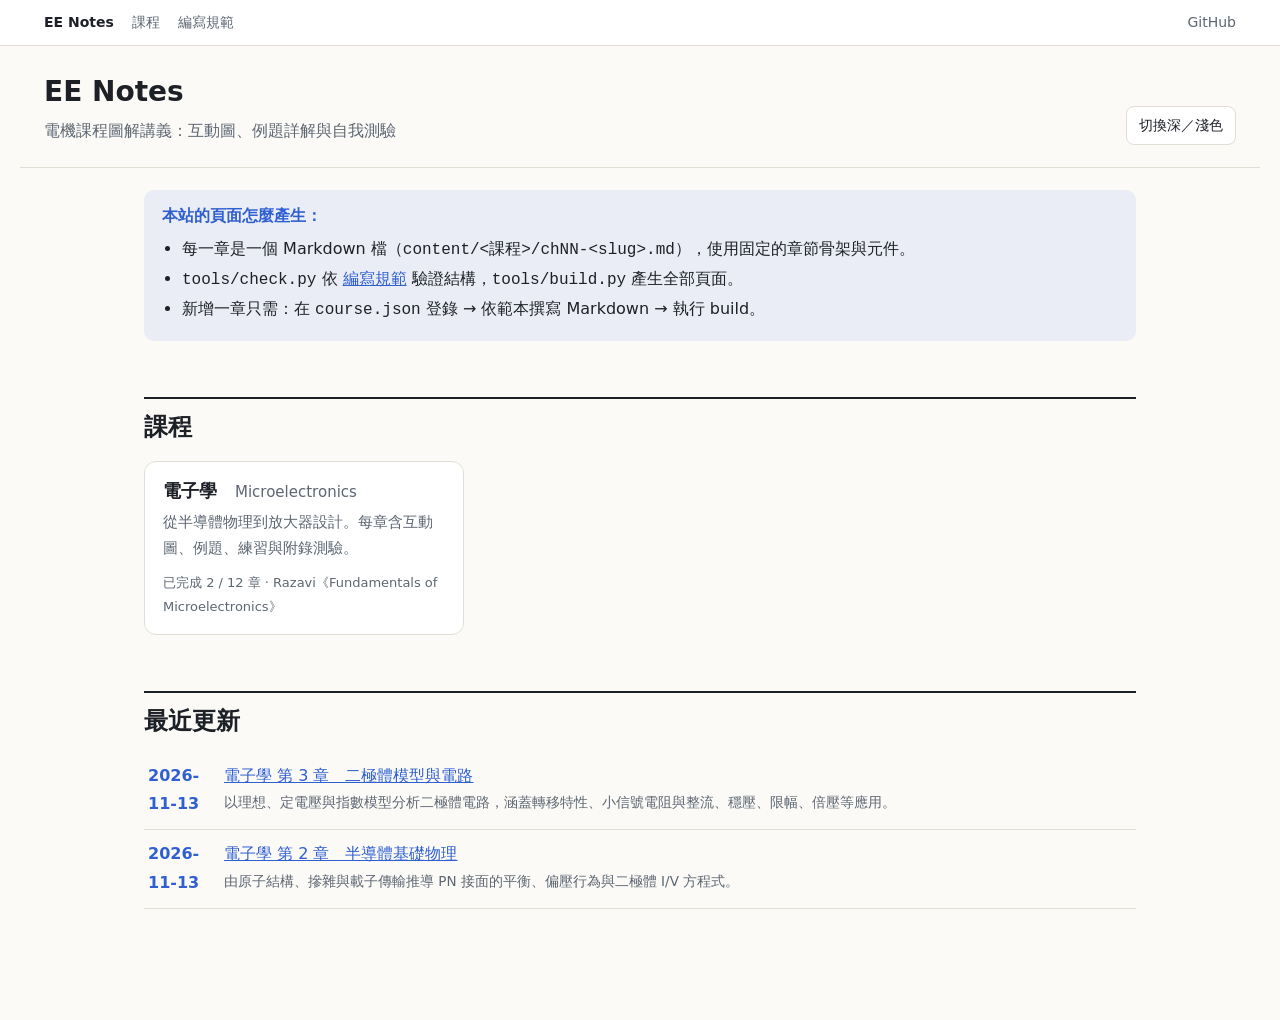
==== docs/index.html @ 34e515cd "Set up EE Notes: AGENTS.md rules, checker, builder, Ch.2-3 Co-Authored-By: Claude Opus 5.5 <noreply@" ====
<!doctype html>
<html lang="zh-Hant">
<head>
<meta charset="utf-8">
<meta name="viewport" content="width=device-width, initial-scale=1">
<title>EE Notes</title>
<meta name="description" content="電機課程圖解講義：互動圖、例題詳解與自我測驗">
<link rel="stylesheet" href="assets/css/notes.css">
</head>
<body>
<svg width="0" height="0" style="position:absolute" aria-hidden="true">
  <defs>
    <marker id="a-fg" viewBox="0 0 10 10" refX="8.5" refY="5" markerWidth="7" markerHeight="7" orient="auto-start-reverse"><path d="M0,0 L10,5 L0,10 z" class="mk-fg"/></marker>
    <marker id="a-e" viewBox="0 0 10 10" refX="8.5" refY="5" markerWidth="6" markerHeight="6" orient="auto-start-reverse"><path d="M0,0 L10,5 L0,10 z" class="mk-e"/></marker>
    <marker id="a-h" viewBox="0 0 10 10" refX="8.5" refY="5" markerWidth="6" markerHeight="6" orient="auto-start-reverse"><path d="M0,0 L10,5 L0,10 z" class="mk-h"/></marker>
    <marker id="a-acc" viewBox="0 0 10 10" refX="8.5" refY="5" markerWidth="5" markerHeight="5" orient="auto-start-reverse"><path d="M0,0 L10,5 L0,10 z" class="mk-acc"/></marker>
    <marker id="a-mu" viewBox="0 0 10 10" refX="8.5" refY="5" markerWidth="6" markerHeight="6" orient="auto-start-reverse"><path d="M0,0 L10,5 L0,10 z" class="mk-mu"/></marker>
    <marker id="a-pos" viewBox="0 0 10 10" refX="8.5" refY="5" markerWidth="6" markerHeight="6" orient="auto-start-reverse"><path d="M0,0 L10,5 L0,10 z" class="mk-pos"/></marker>
    <marker id="a-neg" viewBox="0 0 10 10" refX="8.5" refY="5" markerWidth="6" markerHeight="6" orient="auto-start-reverse"><path d="M0,0 L10,5 L0,10 z" class="mk-neg"/></marker>
  </defs>
</svg>

<div class="sitebar"><div class="in">
  <a class="brand" href="index.html">EE Notes</a>
  <a href="index.html#courses">課程</a>
  <a href="guide.html">編寫規範</a>
  <span class="sp"></span>
  <a href="https://github.com/">GitHub</a>
</div></div>
<header class="top">
  <div>
    <h1>EE Notes</h1>
    <p>電機課程圖解講義：互動圖、例題詳解與自我測驗</p>
  </div>
  <button id="themeBtn" type="button">切換深／淺色</button>
</header>
<div class="page">
<div class="goal"><b>本站的頁面怎麼產生：</b>
<ul>
  <li>每一章是一個 Markdown 檔（<code>content/&lt;課程&gt;/chNN-&lt;slug&gt;.md</code>），使用固定的章節骨架與元件。</li>
  <li><code>tools/check.py</code> 依 <a href="guide.html">編寫規範</a> 驗證結構，<code>tools/build.py</code> 產生全部頁面。</li>
  <li>新增一章只需：在 <code>course.json</code> 登錄 → 依範本撰寫 Markdown → 執行 build。</li>
</ul></div>
<h2 id="courses">課程</h2>
<div class="cards">
<a class="card" href="electronics/index.html">
  <h3>電子學　<small style="color:var(--muted);font-weight:400">Microelectronics</small></h3>
  <p>從半導體物理到放大器設計。每章含互動圖、例題、練習與附錄測驗。</p>
  <div class="meta">已完成 2 / 12 章 · Razavi《Fundamentals of Microelectronics》</div>
</a>
</div>
<h2>最近更新</h2>
<ol class="chlist">
<li><span class="n">2026-11-13</span><span><a href="electronics/ch03.html">電子學 第 3 章　二極體模型與電路</a><span class="en">以理想、定電壓與指數模型分析二極體電路，涵蓋轉移特性、小信號電阻與整流、穩壓、限幅、倍壓等應用。</span></span></li>
<li><span class="n">2026-11-13</span><span><a href="electronics/ch02.html">電子學 第 2 章　半導體基礎物理</a><span class="en">由原子結構、摻雜與載子傳輸推導 PN 接面的平衡、偏壓行為與二極體 I/V 方程式。</span></span></li>
</ol>
</div>
<script src="assets/js/core.js"></script>
<script src="assets/js/theme.js"></script>
</body>
</html>
---- docs/assets/css/notes.css ----
/* notes.css — 全站唯一樣式表。章節頁元件（.box/.goal/.flow/.practice/.fig…）與首頁、課程頁共用同一組色彩變數。 */

:root{
  --bg:#fbfaf7;--fg:#1d2127;--muted:#5d6672;--card:#ffffff;--border:#e2ded5;
  --accent:#2f5fd0;--accent-soft:rgba(47,95,208,.08);
  --e:#2563eb;--h:#d0342c;--pos:#c47a0a;--neg:#7c3aed;
  --ptint:rgba(208,52,44,.08);--ntint:rgba(37,99,235,.08);--dep:rgba(120,120,120,.18);
  --atom:#ece7dc;--atomstroke:#9a917f;--don:#fde7c7;--acc:#e9ddff;
  --warn:#b45309;--warn-soft:rgba(180,83,9,.08);--ok:#15803d;--ok-soft:rgba(21,128,61,.08);
}
@media (prefers-color-scheme: dark){
  :root:not([data-theme="light"]){
    --bg:#15171c;--fg:#e5e7eb;--muted:#9aa3ad;--card:#1e2128;--border:#343842;
    --accent:#7ea4ff;--accent-soft:rgba(126,164,255,.10);
    --e:#60a5fa;--h:#f87171;--pos:#fbbf24;--neg:#b197fc;
    --ptint:rgba(248,113,113,.10);--ntint:rgba(96,165,250,.10);--dep:rgba(200,200,200,.12);
    --atom:#2c3039;--atomstroke:#7d8592;--don:#4a3714;--acc:#33284d;
    --warn:#f59e0b;--warn-soft:rgba(245,158,11,.10);--ok:#4ade80;--ok-soft:rgba(74,222,128,.08);
  }
}
:root[data-theme="dark"]{
  --bg:#15171c;--fg:#e5e7eb;--muted:#9aa3ad;--card:#1e2128;--border:#343842;
  --accent:#7ea4ff;--accent-soft:rgba(126,164,255,.10);
  --e:#60a5fa;--h:#f87171;--pos:#fbbf24;--neg:#b197fc;
  --ptint:rgba(248,113,113,.10);--ntint:rgba(96,165,250,.10);--dep:rgba(200,200,200,.12);
  --atom:#2c3039;--atomstroke:#7d8592;--don:#4a3714;--acc:#33284d;
  --warn:#f59e0b;--warn-soft:rgba(245,158,11,.10);--ok:#4ade80;--ok-soft:rgba(74,222,128,.08);
}
*{box-sizing:border-box}
html{scroll-behavior:smooth}
body{margin:0;background:var(--bg);color:var(--fg);
  font-family:"Noto Sans TC","PingFang TC","Microsoft JhengHei","Heiti TC",system-ui,sans-serif;
  line-height:1.8;font-size:16px;counter-reset:fig}
a{color:var(--accent)}
header.top{border-bottom:1px solid var(--border);padding:28px 24px 22px;max-width:1240px;margin:0 auto;display:flex;gap:16px;align-items:flex-end;justify-content:space-between;flex-wrap:wrap}
header.top h1{margin:0;font-size:28px;line-height:1.3}
header.top p{margin:6px 0 0;color:var(--muted)}
#themeBtn{background:var(--card);color:var(--fg);border:1px solid var(--border);border-radius:8px;padding:6px 12px;cursor:pointer;font:inherit;font-size:14px}
.layout{display:grid;grid-template-columns:240px minmax(0,1fr);max-width:1240px;margin:0 auto;gap:40px;padding:0 24px}
nav.toc{position:sticky;top:0;align-self:start;max-height:100vh;overflow:auto;padding:24px 0 40px;font-size:14px;line-height:1.6}
nav.toc summary{font-weight:700;cursor:pointer;margin-bottom:8px}
nav.toc ol{list-style:none;padding:0;margin:0}
nav.toc li{margin:2px 0}
nav.toc ol ol{padding-left:14px}
nav.toc a{color:var(--muted);text-decoration:none;display:block;padding:2px 6px;border-radius:5px}
nav.toc a:hover,nav.toc a.active{color:var(--fg);background:var(--accent-soft)}
main{min-width:0;max-width:880px;padding:8px 0 100px}
h2{font-size:24px;margin:56px 0 12px;padding-top:12px;border-top:2px solid var(--fg);line-height:1.35}
h2 .no{color:var(--accent);margin-right:10px}
h3{font-size:19px;margin:36px 0 8px;line-height:1.4}
h4{font-size:16px;margin:22px 0 4px}
p{margin:10px 0}
.goal{background:var(--accent-soft);border-radius:10px;padding:12px 18px;margin:14px 0}
.goal b{color:var(--accent)}
.goal ul{margin:4px 0;padding-left:20px}
.box{border:1px solid var(--border);border-left:4px solid var(--accent);background:var(--card);border-radius:8px;padding:12px 18px;margin:18px 0}
.box>.tag{display:inline-block;font-size:13px;font-weight:700;color:var(--accent);margin-bottom:2px}
.box.ex{border-left-color:var(--ok)}.box.ex>.tag{color:var(--ok)}
.box.warn{border-left-color:var(--warn);background:var(--warn-soft)}.box.warn>.tag{color:var(--warn)}
.box.note{border-left-color:var(--muted)}.box.note>.tag{color:var(--muted)}
.box ol,.box ul{padding-left:22px;margin:6px 0}
.eq{display:block;text-align:center;margin:14px 0;padding:12px 10px;background:var(--card);border:1px solid var(--border);border-radius:8px;
  font-family:"Cambria Math","STIX Two Math","Latin Modern Math","Times New Roman",serif;font-size:19px;line-height:2;overflow-x:auto;white-space:nowrap}
.eq.key{border:2px solid var(--accent)}
.eq .cm{font-family:"Noto Sans TC","PingFang TC","Microsoft JhengHei",sans-serif;font-size:14px;color:var(--muted);margin-left:12px}
.m{font-family:"Cambria Math","STIX Two Math","Times New Roman",serif;font-size:1.08em}
main{overflow-wrap:anywhere}
.frac{display:inline-flex;flex-direction:column;vertical-align:middle;text-align:center;margin:0 .15em;line-height:1.25}
.frac>span{padding:0 .3em}
.frac>span:first-child{border-bottom:1.3px solid currentColor}
.rad{border-top:1.3px solid currentColor;padding:0 .15em;margin-left:-.05em}
.pr{font-size:1.7em;vertical-align:-.2em;font-weight:200}
table{border-collapse:collapse;width:100%;margin:14px 0;font-size:15px}
th,td{border:1px solid var(--border);padding:6px 10px;text-align:left;vertical-align:top}
th{background:var(--accent-soft)}
.tbl{overflow-x:auto}
figure.fig{margin:22px 0;padding:14px;background:var(--card);border:1px solid var(--border);border-radius:10px}
figure.fig svg{display:block;width:100%;height:auto;max-width:700px;margin:0 auto;font-size:13px}
figure.fig svg.sm{max-width:340px}
figure.fig svg.md{max-width:520px}
figcaption{counter-increment:fig;font-size:14px;color:var(--muted);margin-top:10px;line-height:1.6}
.grid2{display:grid;grid-template-columns:1fr 1fr;gap:14px;align-items:start}
@media (max-width:720px){.grid2{grid-template-columns:1fr}}
.ctrl{display:flex;flex-wrap:wrap;gap:10px 18px;align-items:center;margin:4px 0 10px;font-size:14px}
.ctrl label{display:flex;align-items:center;gap:8px;flex-wrap:wrap}
.ctrl input[type=range]{width:220px;max-width:60vw;accent-color:var(--accent)}
.ctrl output{font-family:ui-monospace,Menlo,Consolas,monospace;font-weight:700}
.seg{display:inline-flex;border:1px solid var(--border);border-radius:7px;overflow:hidden}
.seg button{border:0;background:transparent;color:var(--fg);padding:4px 12px;font:inherit;font-size:14px;cursor:pointer}
.seg button.on{background:var(--accent);color:#fff}
.readout{display:grid;grid-template-columns:repeat(auto-fit,minmax(150px,1fr));gap:6px 12px;font-size:14px;margin:8px 0;padding:8px 12px;background:var(--accent-soft);border-radius:8px}
.readout b{font-family:ui-monospace,Menlo,Consolas,monospace}
.flow{display:grid;grid-template-columns:1fr auto 1fr auto 1fr;gap:10px;align-items:stretch;margin:18px 0}
.flow .stage{background:var(--card);border:1px solid var(--border);border-radius:10px;padding:12px 14px;font-size:14px}
.flow .stage h4{margin:0 0 6px;font-size:15px;color:var(--accent)}
.flow .stage ul{margin:0;padding-left:18px}
.flow .arr{align-self:center;font-size:22px;color:var(--muted)}
@media (max-width:720px){.flow{grid-template-columns:1fr}.flow .arr{transform:rotate(90deg);justify-self:center}}
.ptable td{text-align:center;font-weight:600;width:25%}
.ptable td.hl{background:var(--accent-soft);color:var(--accent)}
details.q{border:1px solid var(--border);border-radius:8px;padding:8px 14px;margin:8px 0;background:var(--card)}
details.q summary{cursor:pointer;font-weight:600}
details.q[open] summary{margin-bottom:6px}
.legend{display:flex;flex-wrap:wrap;gap:6px 16px;font-size:13px;color:var(--muted);justify-content:center;margin-top:6px}
.legend i{display:inline-block;width:11px;height:11px;border-radius:50%;vertical-align:-1px;margin-right:4px}
.li-e{background:var(--e)}.li-h{border:2px solid var(--h)}.li-p{border:2px solid var(--pos)}.li-n{border:2px solid var(--neg)}
.it{font-family:ui-monospace,Menlo,Consolas,monospace;font-size:13.5px}
@media (max-width:960px){
  .layout{grid-template-columns:1fr;padding:0 16px;gap:0}
  header.top{padding:20px 16px 16px}
  nav.toc{position:static;max-height:none;padding:12px 0;border-bottom:1px solid var(--border)}
  .eq{font-size:17px}
}

/* ---------- SVG ---------- */
svg text{fill:var(--fg)}
svg .mu{fill:var(--muted)}
svg .t-e{fill:var(--e)} svg .t-h{fill:var(--h)} svg .t-acc{fill:var(--accent)}
svg .t-pos{fill:var(--pos)} svg .t-neg{fill:var(--neg)} svg .t-warn{fill:var(--warn)}
.ln{stroke:var(--fg);stroke-width:1.5;fill:none}
.ln-mu{stroke:var(--muted);stroke-width:1.4;fill:none}
.ln-fg{stroke:var(--fg);stroke-width:1.8;fill:none}
.ln-e{stroke:var(--e);stroke-width:2.2;fill:none}
.ln-h{stroke:var(--h);stroke-width:2.2;fill:none}
.ln-acc{stroke:var(--accent);stroke-width:2.6;fill:none}
.ln-pos{stroke:var(--pos);stroke-width:2.2;fill:none}
.ln-neg{stroke:var(--neg);stroke-width:2.2;fill:none}
.thick{stroke-width:4}
.thin{stroke-width:1.2}
.dash{stroke-dasharray:6 5}
.e{fill:var(--e)}
.h{fill:var(--card);stroke:var(--h);stroke-width:2}
.preg{fill:var(--ptint);stroke:var(--border)}
.nreg{fill:var(--ntint);stroke:var(--border)}
.dep{fill:var(--dep)}
.junc{stroke:var(--muted);stroke-width:1;stroke-dasharray:3 3}
.atom{fill:var(--atom);stroke:var(--atomstroke);stroke-width:1.5}
.atom-d{fill:var(--don);stroke:var(--pos);stroke-width:2}
.atom-a{fill:var(--acc);stroke:var(--neg);stroke-width:2}
.bond{stroke:var(--atomstroke);stroke-width:3;opacity:.5}
.ion-p{fill:var(--card);stroke:var(--pos);stroke-width:1.6}
.ion-n{fill:var(--card);stroke:var(--neg);stroke-width:1.6}
.grid{stroke:var(--border);stroke-width:1}
.axis{stroke:var(--muted);fill:none;stroke-width:1.2}
.band-c{fill:var(--ntint);stroke:var(--e);stroke-width:1.5}
.band-v{fill:var(--ptint);stroke:var(--h);stroke-width:1.5}
.metal{fill:var(--muted)}
.fill-e{fill:var(--e);opacity:.28}
.fill-h{fill:var(--h);opacity:.28}
.fill-acc{fill:var(--accent);opacity:.15}
.fill-dep{fill:var(--dep)}
.bar-e{fill:var(--e);opacity:.8}
.bar-h{fill:var(--h);opacity:.8}
.mdot{fill:var(--accent);stroke:var(--card);stroke-width:2}
.slab{fill:var(--accent);opacity:.12}
.plane{fill:var(--accent);opacity:.28}
.mk-fg{fill:var(--fg)} .mk-e{fill:var(--e)} .mk-h{fill:var(--h)} .mk-acc{fill:var(--accent)}
.mk-mu{fill:var(--muted)} .mk-pos{fill:var(--pos)} .mk-neg{fill:var(--neg)}
.burst{fill:var(--pos);opacity:.9}
.wire{stroke:var(--fg);stroke-width:1.6;fill:none}
svg .halo{paint-order:stroke;stroke:var(--card);stroke-width:4px;stroke-linejoin:round}
.dio{fill:var(--fg);stroke:var(--fg);stroke-width:1}
.practice{border:1px solid var(--border);border-left:4px solid var(--neg);background:var(--card);border-radius:8px;padding:12px 18px;margin:20px 0}
.practice>.tag{display:inline-block;font-size:13px;font-weight:700;color:var(--neg);margin-bottom:4px}
.practice details.q{background:var(--bg)}
details.q summary::after{content:"　▸ 顯示詳解";font-weight:400;font-size:13px;color:var(--accent)}
details.q[open] summary::after{content:"　▾ 隱藏詳解"}
ol.sol{margin:6px 0 2px;padding-left:22px;border-top:1px dashed var(--border);padding-top:8px}
ol.sol li{margin:3px 0}
input[type=range]:disabled{opacity:.35}

/* ===== 站台層級：導覽列、麵包屑、上下章、首頁卡片 ===== */
figcaption::before{content:"圖 " var(--chap,"") counter(fig) "　";font-weight:700;color:var(--fg)}
.sitebar{border-bottom:1px solid var(--border);background:var(--card)}
.sitebar .in{max-width:1240px;margin:0 auto;padding:10px 24px;display:flex;gap:18px;align-items:center;flex-wrap:wrap;font-size:14px}
.sitebar .brand{font-weight:700;color:var(--fg);text-decoration:none}
.sitebar a{color:var(--muted);text-decoration:none}
.sitebar a:hover{color:var(--accent)}
.sitebar .sp{flex:1}
.crumb{font-size:14px;color:var(--muted);margin:0 0 4px}
.crumb a{color:var(--muted)}
.pager{display:grid;grid-template-columns:1fr 1fr;gap:14px;margin:60px 0 0}
.pager a,.pager span{display:block;border:1px solid var(--border);border-radius:10px;padding:12px 16px;background:var(--card);text-decoration:none;color:var(--fg)}
.pager .nx{text-align:right}
.pager small{display:block;color:var(--muted);font-size:13px}
.pager span{visibility:hidden}
.page{max-width:1040px;margin:0 auto;padding:8px 24px 100px}
.cards{display:grid;grid-template-columns:repeat(auto-fill,minmax(280px,1fr));gap:16px;margin:18px 0}
.card{border:1px solid var(--border);border-radius:12px;background:var(--card);padding:16px 18px;color:var(--fg);text-decoration:none;display:block}
a.card:hover{border-color:var(--accent);box-shadow:0 2px 10px var(--accent-soft)}
.card h3{margin:0 0 6px;font-size:18px}
.card p{margin:0;color:var(--muted);font-size:14.5px}
.card .meta{margin-top:10px;font-size:13px;color:var(--muted)}
.chlist{list-style:none;padding:0;margin:14px 0}
.chlist li{display:grid;grid-template-columns:64px 1fr auto;gap:12px;align-items:baseline;padding:10px 4px;border-bottom:1px solid var(--border)}
.chlist .n{color:var(--accent);font-weight:700}
.chlist .en{display:block;color:var(--muted);font-size:13.5px}
.chlist .st{font-size:13px;border-radius:999px;padding:2px 10px;white-space:nowrap}
.st.done{background:var(--ok-soft);color:var(--ok)}
.st.planned{background:var(--accent-soft);color:var(--muted)}
.doc h1{font-size:28px;margin:28px 0 8px}
.doc pre{background:var(--card);border:1px solid var(--border);border-radius:8px;padding:12px 14px;overflow:auto;font-size:13.5px;line-height:1.55}
.doc code{font-family:Consolas,"Cascadia Code",monospace;font-size:.92em}
.doc table{border-collapse:collapse;margin:12px 0;font-size:14.5px}
.doc th,.doc td{border:1px solid var(--border);padding:6px 10px;text-align:left;vertical-align:top}
@media (max-width:720px){.pager{grid-template-columns:1fr}.chlist li{grid-template-columns:48px 1fr}.chlist .st{grid-column:2}}
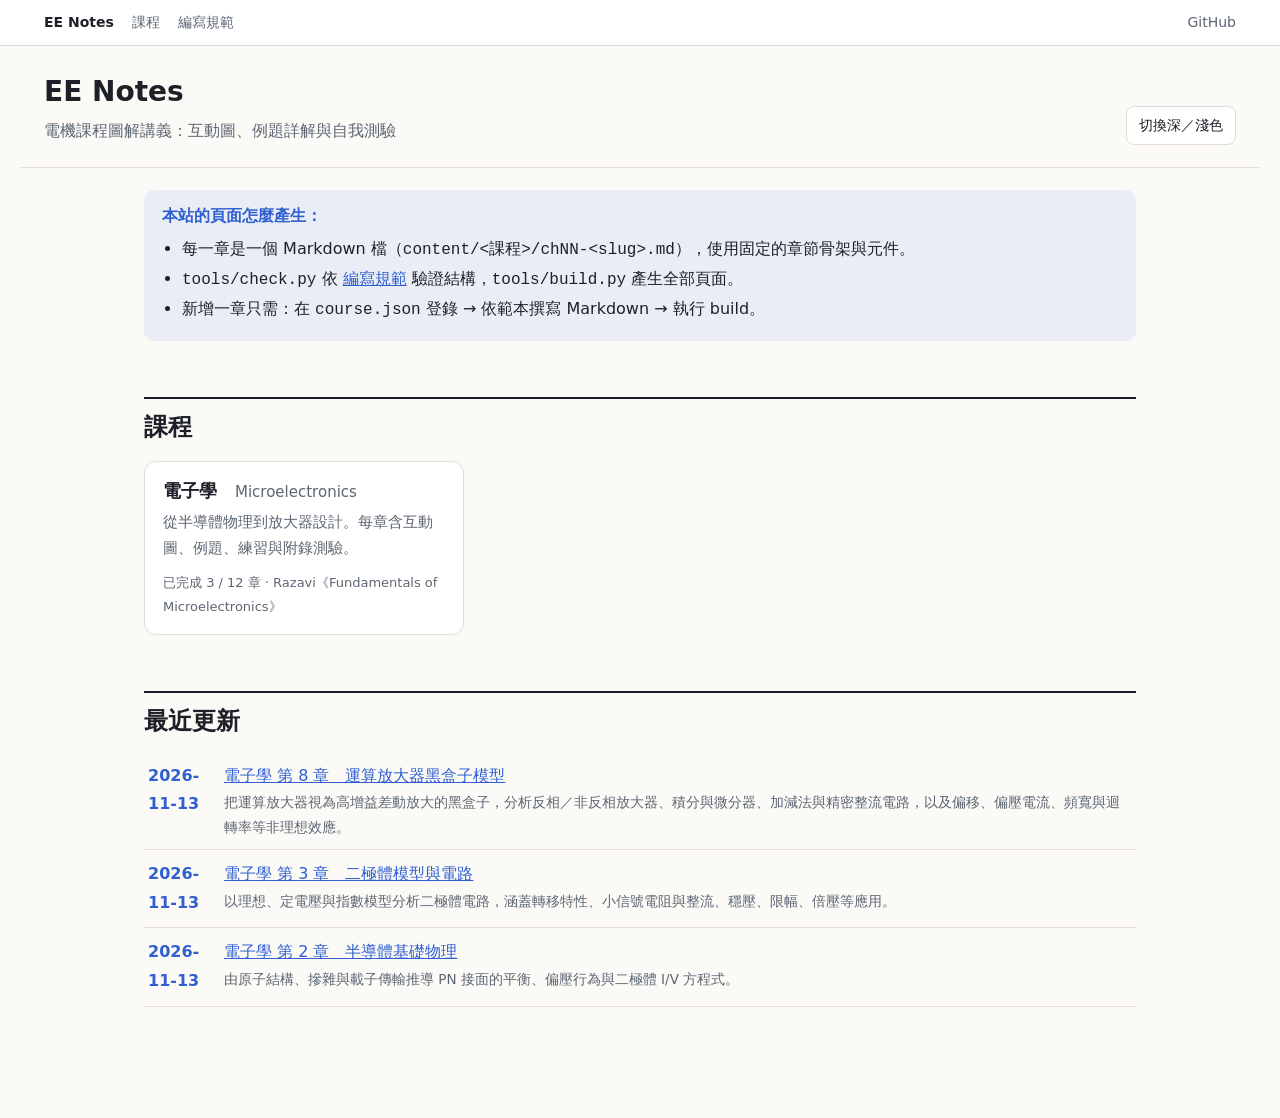
==== commit feff98c1: "Add Ch.8 op amp chapter via add-chapter workflow; opamp() primitive Co-Authored-By: Claude Opus 5.5 " ====
--- a/docs/index.html
+++ b/docs/index.html
@@ -46,11 +46,12 @@
 <a class="card" href="electronics/index.html">
   <h3>電子學　<small style="color:var(--muted);font-weight:400">Microelectronics</small></h3>
   <p>從半導體物理到放大器設計。每章含互動圖、例題、練習與附錄測驗。</p>
-  <div class="meta">已完成 2 / 12 章 · Razavi《Fundamentals of Microelectronics》</div>
+  <div class="meta">已完成 3 / 12 章 · Razavi《Fundamentals of Microelectronics》</div>
 </a>
 </div>
 <h2>最近更新</h2>
 <ol class="chlist">
+<li><span class="n">2026-11-13</span><span><a href="electronics/ch08.html">電子學 第 8 章　運算放大器黑盒子模型</a><span class="en">把運算放大器視為高增益差動放大的黑盒子，分析反相／非反相放大器、積分與微分器、加減法與精密整流電路，以及偏移、偏壓電流、頻寬與迴轉率等非理想效應。</span></span></li>
 <li><span class="n">2026-11-13</span><span><a href="electronics/ch03.html">電子學 第 3 章　二極體模型與電路</a><span class="en">以理想、定電壓與指數模型分析二極體電路，涵蓋轉移特性、小信號電阻與整流、穩壓、限幅、倍壓等應用。</span></span></li>
 <li><span class="n">2026-11-13</span><span><a href="electronics/ch02.html">電子學 第 2 章　半導體基礎物理</a><span class="en">由原子結構、摻雜與載子傳輸推導 PN 接面的平衡、偏壓行為與二極體 I/V 方程式。</span></span></li>
 </ol>
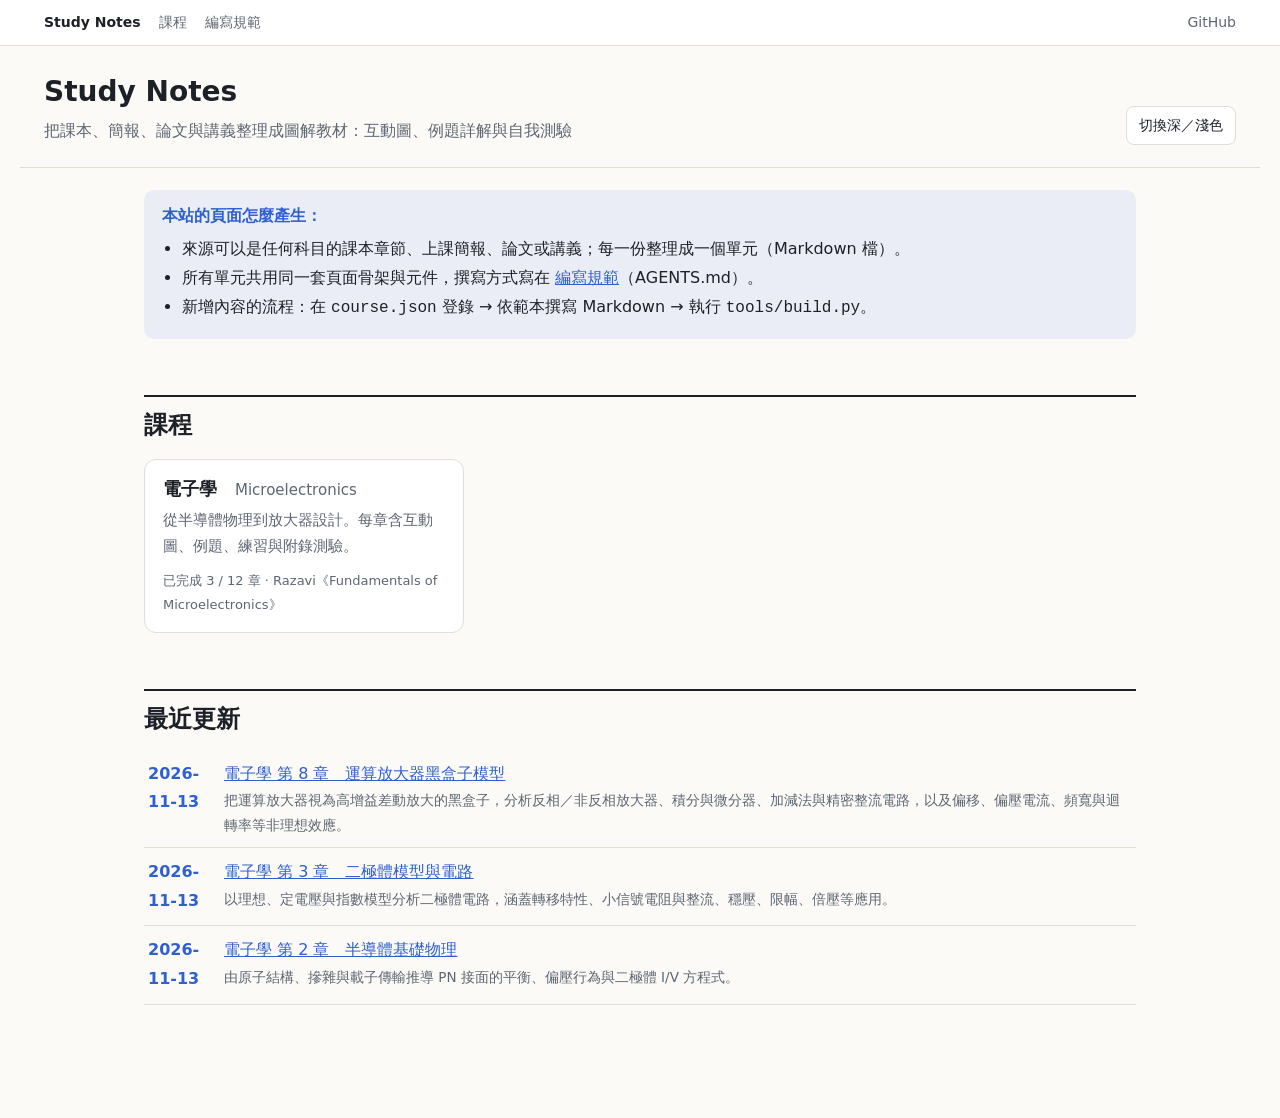
==== commit 32247d1e: "Generalize to any subject and source type; remove rule checker - AGENTS.md: topics/units, per-source" ====
--- a/docs/index.html
+++ b/docs/index.html
@@ -3,8 +3,8 @@
 <head>
 <meta charset="utf-8">
 <meta name="viewport" content="width=device-width, initial-scale=1">
-<title>EE Notes</title>
-<meta name="description" content="電機課程圖解講義：互動圖、例題詳解與自我測驗">
+<title>Study Notes</title>
+<meta name="description" content="把課本、簡報、論文與講義整理成圖解教材：互動圖、例題詳解與自我測驗">
 <link rel="stylesheet" href="assets/css/notes.css">
 </head>
 <body>
@@ -21,25 +21,25 @@
 </svg>
 
 <div class="sitebar"><div class="in">
-  <a class="brand" href="index.html">EE Notes</a>
+  <a class="brand" href="index.html">Study Notes</a>
   <a href="index.html#courses">課程</a>
   <a href="guide.html">編寫規範</a>
   <span class="sp"></span>
-  <a href="https://github.com/">GitHub</a>
+  <a href="https://github.com/Nelson0314/ee-study-notes">GitHub</a>
 </div></div>
 <header class="top">
   <div>
-    <h1>EE Notes</h1>
-    <p>電機課程圖解講義：互動圖、例題詳解與自我測驗</p>
+    <h1>Study Notes</h1>
+    <p>把課本、簡報、論文與講義整理成圖解教材：互動圖、例題詳解與自我測驗</p>
   </div>
   <button id="themeBtn" type="button">切換深／淺色</button>
 </header>
 <div class="page">
 <div class="goal"><b>本站的頁面怎麼產生：</b>
 <ul>
-  <li>每一章是一個 Markdown 檔（<code>content/&lt;課程&gt;/chNN-&lt;slug&gt;.md</code>），使用固定的章節骨架與元件。</li>
-  <li><code>tools/check.py</code> 依 <a href="guide.html">編寫規範</a> 驗證結構，<code>tools/build.py</code> 產生全部頁面。</li>
-  <li>新增一章只需：在 <code>course.json</code> 登錄 → 依範本撰寫 Markdown → 執行 build。</li>
+  <li>來源可以是任何科目的課本章節、上課簡報、論文或講義；每一份整理成一個單元（Markdown 檔）。</li>
+  <li>所有單元共用同一套頁面骨架與元件，撰寫方式寫在 <a href="guide.html">編寫規範</a>（AGENTS.md）。</li>
+  <li>新增內容的流程：在 <code>course.json</code> 登錄 → 依範本撰寫 Markdown → 執行 <code>tools/build.py</code>。</li>
 </ul></div>
 <h2 id="courses">課程</h2>
 <div class="cards">
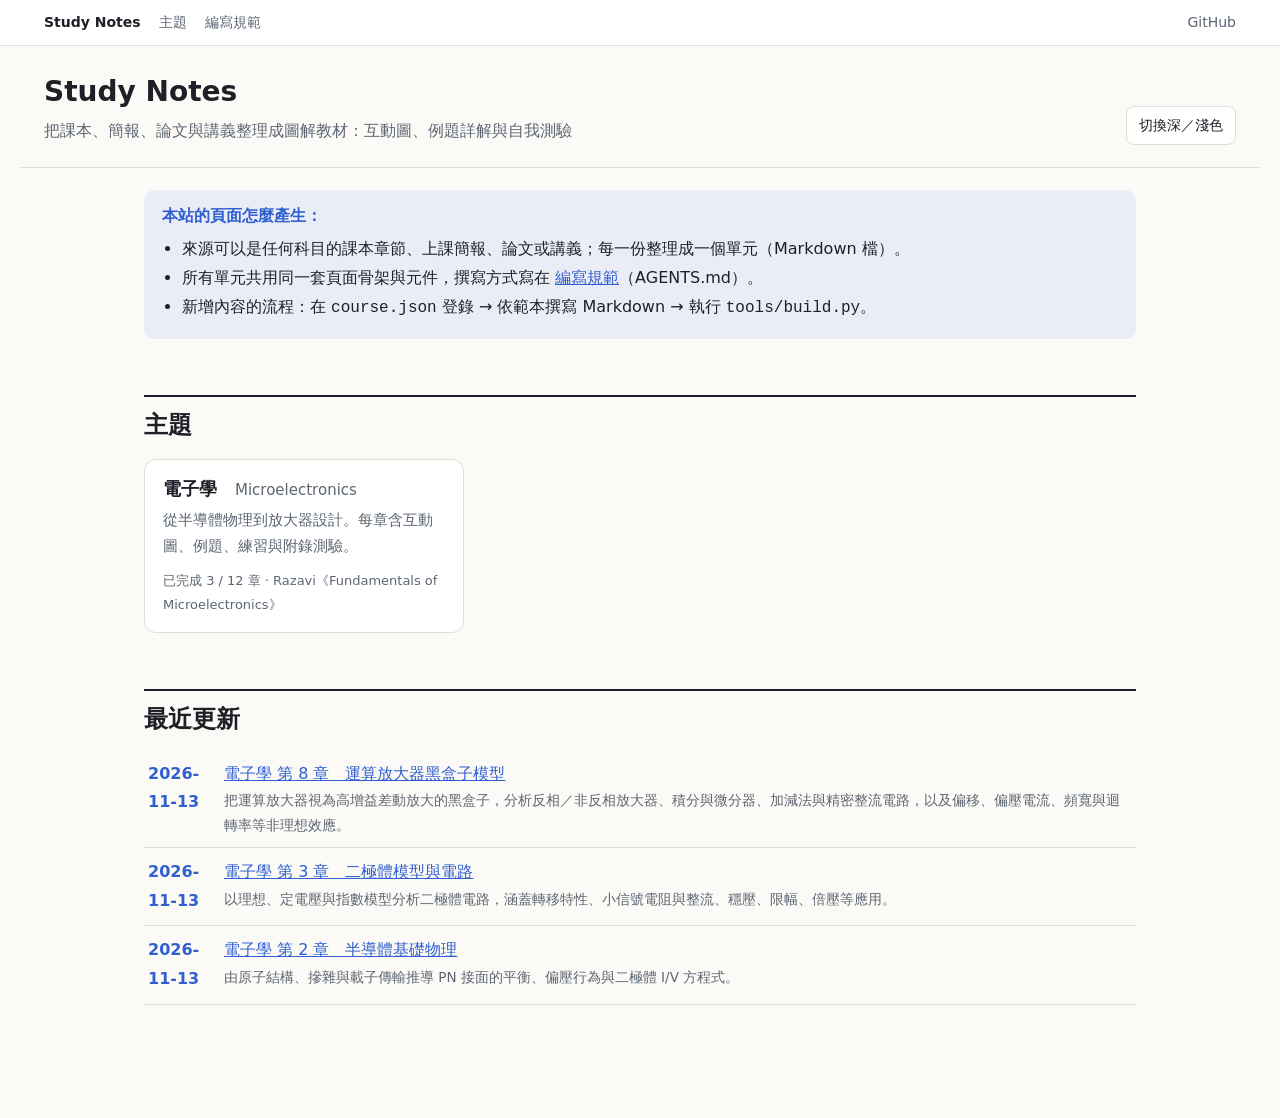
==== commit c7f068b1: "Use topic wording on home page Co-Authored-By: Claude Opus 5.5 <noreply@anthropic.com>" ====
--- a/docs/index.html
+++ b/docs/index.html
@@ -22,7 +22,7 @@
 
 <div class="sitebar"><div class="in">
   <a class="brand" href="index.html">Study Notes</a>
-  <a href="index.html#courses">課程</a>
+  <a href="index.html#courses">主題</a>
   <a href="guide.html">編寫規範</a>
   <span class="sp"></span>
   <a href="https://github.com/Nelson0314/ee-study-notes">GitHub</a>
@@ -41,7 +41,7 @@
   <li>所有單元共用同一套頁面骨架與元件，撰寫方式寫在 <a href="guide.html">編寫規範</a>（AGENTS.md）。</li>
   <li>新增內容的流程：在 <code>course.json</code> 登錄 → 依範本撰寫 Markdown → 執行 <code>tools/build.py</code>。</li>
 </ul></div>
-<h2 id="courses">課程</h2>
+<h2 id="courses">主題</h2>
 <div class="cards">
 <a class="card" href="electronics/index.html">
   <h3>電子學　<small style="color:var(--muted);font-weight:400">Microelectronics</small></h3>
